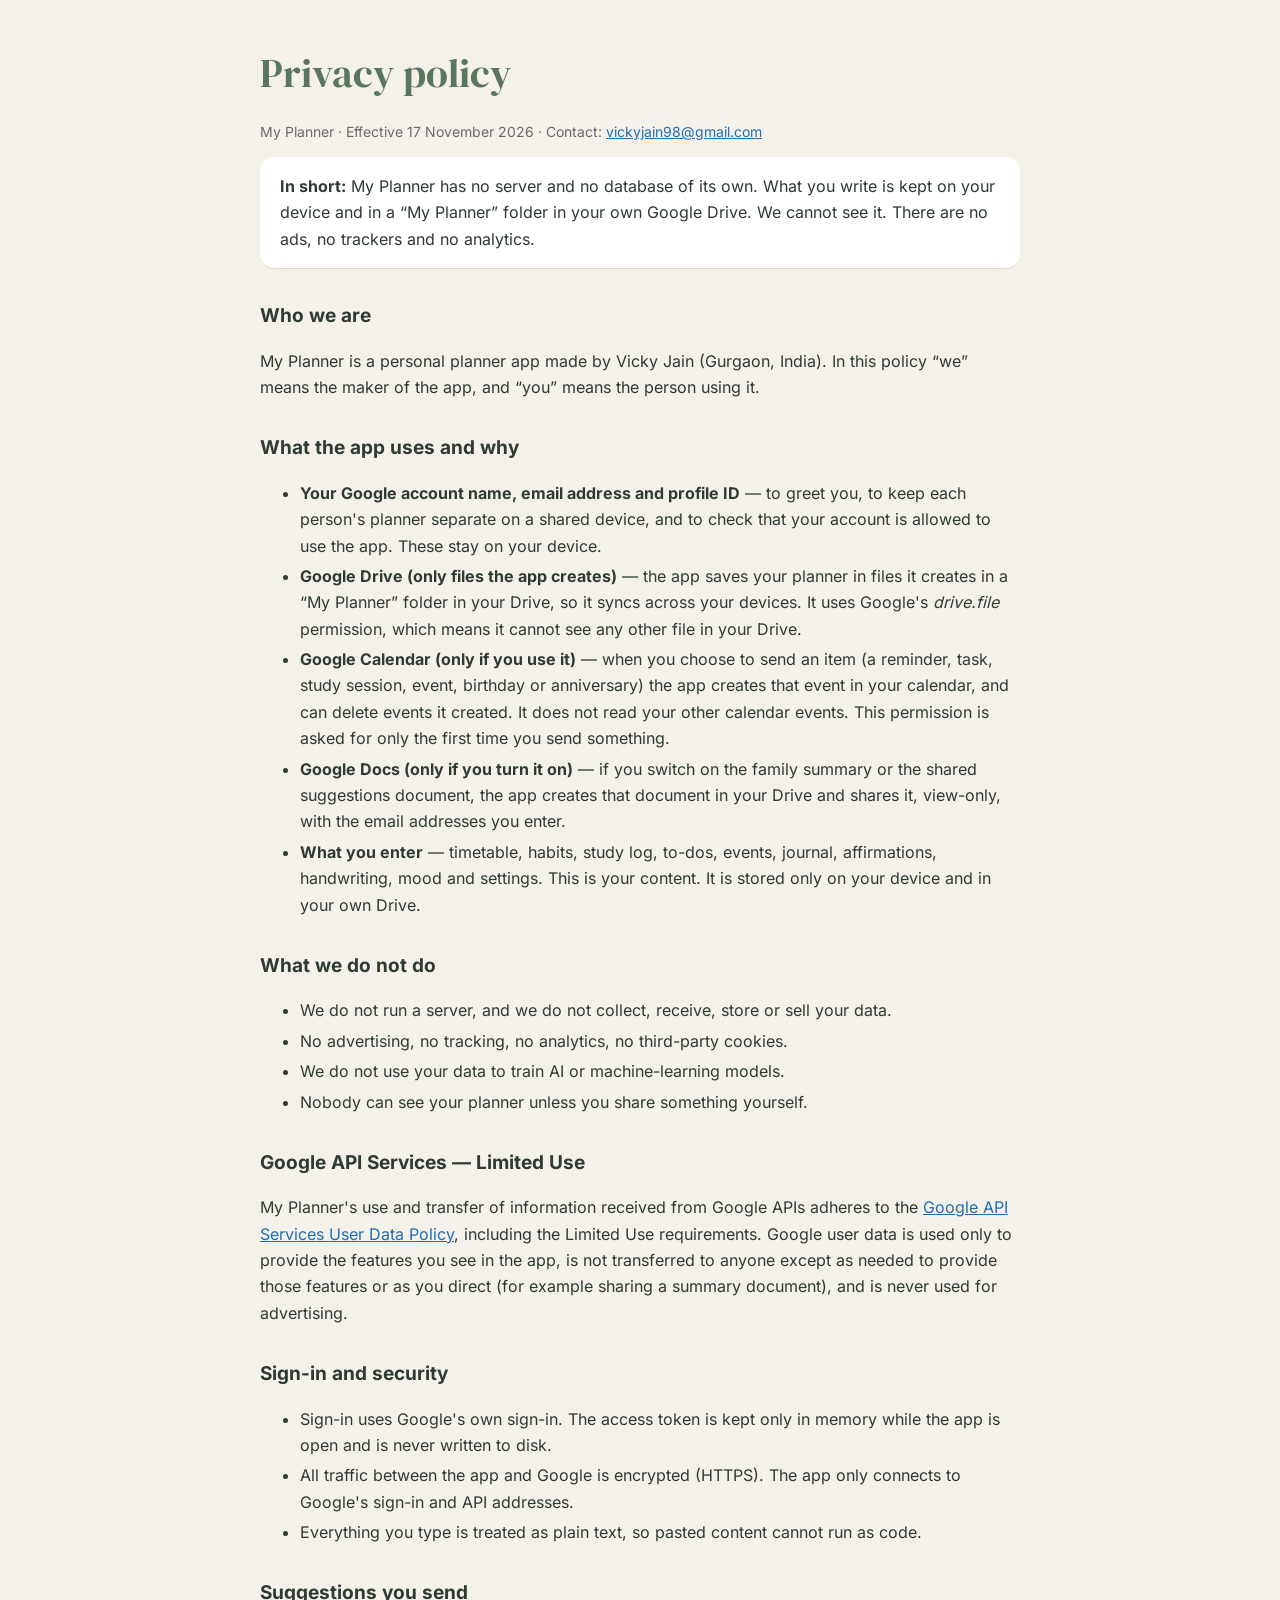
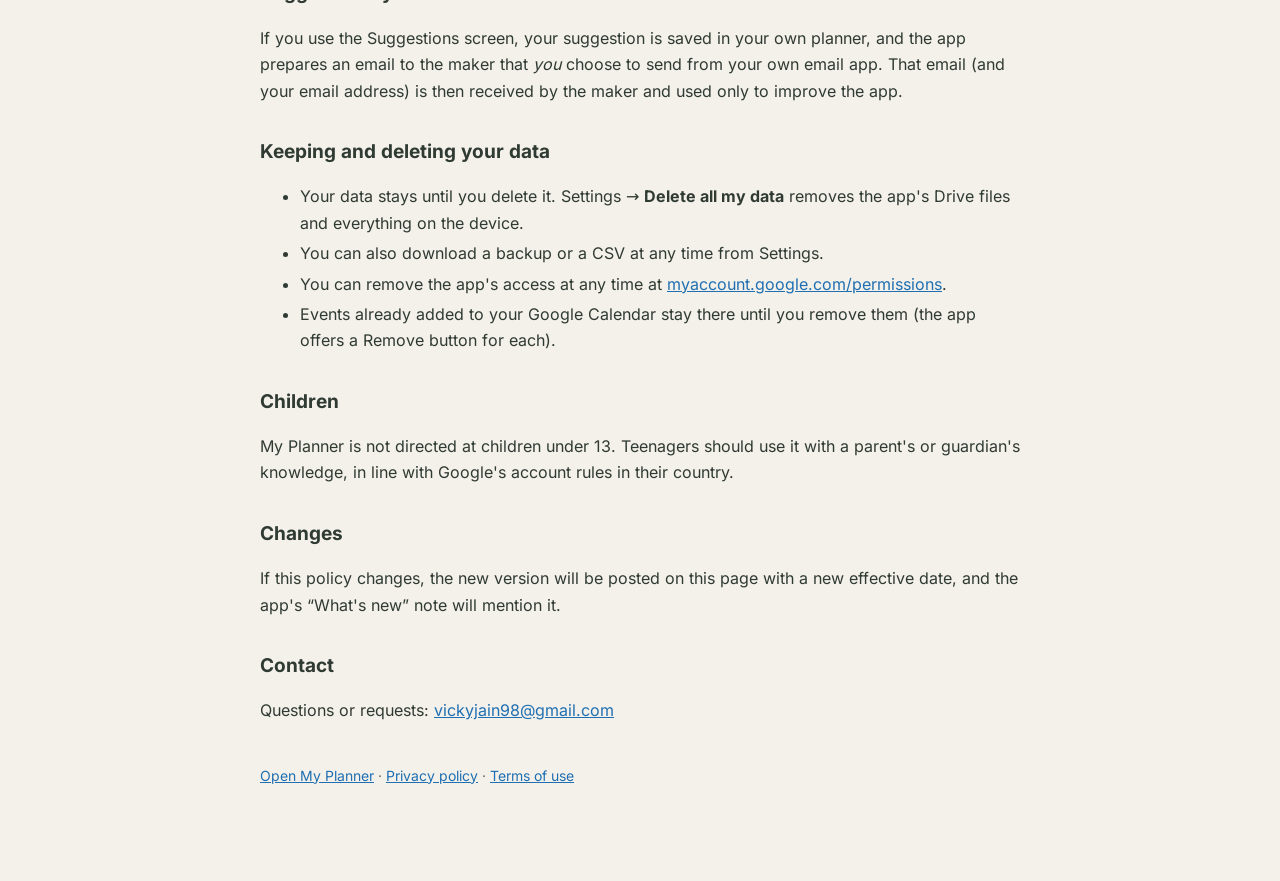
==== privacy.html @ 59ba78c7 "v1.8: privacy policy, terms, app shortcuts, Play Store launch kit Co-Authored-By: Claude Opus 5.5 <n" ====
<!doctype html>
<html lang="en">
<head>
<meta charset="utf-8">
<meta name="viewport" content="width=device-width, initial-scale=1">
<meta http-equiv="Content-Security-Policy" content="default-src 'none'; style-src 'self' 'unsafe-inline'; font-src 'self'; img-src 'self'">
<meta name="referrer" content="no-referrer">
<title>Privacy policy · My Planner</title>
<link rel="icon" href="icons/icon-192.png">
<link rel="stylesheet" href="fonts.css">
<style>
body{margin:0;background:#F4F1EA;color:#2F3A33;font:16px/1.65 Inter,system-ui,sans-serif}
main{max-width:760px;margin:0 auto;padding:40px 22px 80px}
h1{font-family:"DM Serif Display",Georgia,serif;font-weight:400;font-size:40px;color:#5B765F;margin:0 0 4px}
h2{font-size:19px;margin:32px 0 8px;color:#2F3A33}
.muted{color:#6B6B6B;font-size:14px} a{color:#1F6FB2} li{margin:4px 0}
.box{background:#fff;border-radius:14px;padding:16px 20px;box-shadow:0 1px 0 #e4ddcf}
</style>
</head>
<body><main>
<h1>Privacy policy</h1>
<p class="muted">My Planner · Effective 17 November 2026 · Contact: <a href="mailto:vickyjain98@gmail.com">vickyjain98@gmail.com</a></p>
<div class="box"><b>In short:</b> My Planner has no server and no database of its own. What you write is kept on your device and in a “My Planner” folder in your own Google Drive. We cannot see it. There are no ads, no trackers and no analytics.</div>

<h2>Who we are</h2>
<p>My Planner is a personal planner app made by Vicky Jain (Gurgaon, India). In this policy “we” means the maker of the app, and “you” means the person using it.</p>

<h2>What the app uses and why</h2>
<ul>
<li><b>Your Google account name, email address and profile ID</b> — to greet you, to keep each person's planner separate on a shared device, and to check that your account is allowed to use the app. These stay on your device.</li>
<li><b>Google Drive (only files the app creates)</b> — the app saves your planner in files it creates in a “My Planner” folder in your Drive, so it syncs across your devices. It uses Google's <i>drive.file</i> permission, which means it cannot see any other file in your Drive.</li>
<li><b>Google Calendar (only if you use it)</b> — when you choose to send an item (a reminder, task, study session, event, birthday or anniversary) the app creates that event in your calendar, and can delete events it created. It does not read your other calendar events. This permission is asked for only the first time you send something.</li>
<li><b>Google Docs (only if you turn it on)</b> — if you switch on the family summary or the shared suggestions document, the app creates that document in your Drive and shares it, view-only, with the email addresses you enter.</li>
<li><b>What you enter</b> — timetable, habits, study log, to-dos, events, journal, affirmations, handwriting, mood and settings. This is your content. It is stored only on your device and in your own Drive.</li>
</ul>

<h2>What we do not do</h2>
<ul>
<li>We do not run a server, and we do not collect, receive, store or sell your data.</li>
<li>No advertising, no tracking, no analytics, no third-party cookies.</li>
<li>We do not use your data to train AI or machine-learning models.</li>
<li>Nobody can see your planner unless you share something yourself.</li>
</ul>

<h2>Google API Services — Limited Use</h2>
<p>My Planner's use and transfer of information received from Google APIs adheres to the <a href="https://developers.google.com/terms/api-services-user-data-policy">Google API Services User Data Policy</a>, including the Limited Use requirements. Google user data is used only to provide the features you see in the app, is not transferred to anyone except as needed to provide those features or as you direct (for example sharing a summary document), and is never used for advertising.</p>

<h2>Sign-in and security</h2>
<ul>
<li>Sign-in uses Google's own sign-in. The access token is kept only in memory while the app is open and is never written to disk.</li>
<li>All traffic between the app and Google is encrypted (HTTPS). The app only connects to Google's sign-in and API addresses.</li>
<li>Everything you type is treated as plain text, so pasted content cannot run as code.</li>
</ul>

<h2>Suggestions you send</h2>
<p>If you use the Suggestions screen, your suggestion is saved in your own planner, and the app prepares an email to the maker that <i>you</i> choose to send from your own email app. That email (and your email address) is then received by the maker and used only to improve the app.</p>

<h2>Keeping and deleting your data</h2>
<ul>
<li>Your data stays until you delete it. Settings → <b>Delete all my data</b> removes the app's Drive files and everything on the device.</li>
<li>You can also download a backup or a CSV at any time from Settings.</li>
<li>You can remove the app's access at any time at <a href="https://myaccount.google.com/permissions">myaccount.google.com/permissions</a>.</li>
<li>Events already added to your Google Calendar stay there until you remove them (the app offers a Remove button for each).</li>
</ul>

<h2>Children</h2>
<p>My Planner is not directed at children under 13. Teenagers should use it with a parent's or guardian's knowledge, in line with Google's account rules in their country.</p>

<h2>Changes</h2>
<p>If this policy changes, the new version will be posted on this page with a new effective date, and the app's “What's new” note will mention it.</p>

<h2>Contact</h2>
<p>Questions or requests: <a href="mailto:vickyjain98@gmail.com">vickyjain98@gmail.com</a></p>
<p class="muted" style="margin-top:40px"><a href="./">Open My Planner</a> · <a href="privacy.html">Privacy policy</a> · <a href="terms.html">Terms of use</a></p>
</main></body></html>
---- fonts.css ----
/* Self-hosted fonts (SIL Open Font License; see fonts/LICENSES.txt). No requests to font CDNs. */
@font-face{font-family:'Cormorant Garamond';font-style:normal;font-weight:500;font-display:swap;src:url(fonts/cormorant-garamond-latin-500-normal.woff2) format('woff2')}
@font-face{font-family:'Cormorant Garamond';font-style:normal;font-weight:600;font-display:swap;src:url(fonts/cormorant-garamond-latin-600-normal.woff2) format('woff2')}
@font-face{font-family:'Cormorant Garamond';font-style:italic;font-weight:500;font-display:swap;src:url(fonts/cormorant-garamond-latin-500-italic.woff2) format('woff2')}
@font-face{font-family:'Nunito Sans';font-style:normal;font-weight:400;font-display:swap;src:url(fonts/nunito-sans-latin-400-normal.woff2) format('woff2')}
@font-face{font-family:'Nunito Sans';font-style:normal;font-weight:600;font-display:swap;src:url(fonts/nunito-sans-latin-600-normal.woff2) format('woff2')}
@font-face{font-family:'Nunito Sans';font-style:normal;font-weight:700;font-display:swap;src:url(fonts/nunito-sans-latin-700-normal.woff2) format('woff2')}
@font-face{font-family:'Playfair Display';font-style:normal;font-weight:500;font-display:swap;src:url(fonts/playfair-display-latin-500-normal.woff2) format('woff2')}
@font-face{font-family:'Playfair Display';font-style:italic;font-weight:500;font-display:swap;src:url(fonts/playfair-display-latin-500-italic.woff2) format('woff2')}
@font-face{font-family:'Quicksand';font-style:normal;font-weight:400;font-display:swap;src:url(fonts/quicksand-latin-400-normal.woff2) format('woff2')}
@font-face{font-family:'Quicksand';font-style:normal;font-weight:500;font-display:swap;src:url(fonts/quicksand-latin-500-normal.woff2) format('woff2')}
@font-face{font-family:'Quicksand';font-style:normal;font-weight:600;font-display:swap;src:url(fonts/quicksand-latin-600-normal.woff2) format('woff2')}
@font-face{font-family:'Quicksand';font-style:normal;font-weight:700;font-display:swap;src:url(fonts/quicksand-latin-700-normal.woff2) format('woff2')}
@font-face{font-family:'DM Serif Display';font-style:normal;font-weight:400;font-display:swap;src:url(fonts/dm-serif-display-latin-400-normal.woff2) format('woff2')}
@font-face{font-family:'DM Serif Display';font-style:italic;font-weight:400;font-display:swap;src:url(fonts/dm-serif-display-latin-400-italic.woff2) format('woff2')}
@font-face{font-family:'Inter';font-style:normal;font-weight:400;font-display:swap;src:url(fonts/inter-latin-400-normal.woff2) format('woff2')}
@font-face{font-family:'Inter';font-style:normal;font-weight:500;font-display:swap;src:url(fonts/inter-latin-500-normal.woff2) format('woff2')}
@font-face{font-family:'Inter';font-style:normal;font-weight:600;font-display:swap;src:url(fonts/inter-latin-600-normal.woff2) format('woff2')}
@font-face{font-family:'Inter';font-style:normal;font-weight:700;font-display:swap;src:url(fonts/inter-latin-700-normal.woff2) format('woff2')}
@font-face{font-family:'Gilda Display';font-style:normal;font-weight:400;font-display:swap;src:url(fonts/gilda-display-latin-400-normal.woff2) format('woff2')}
@font-face{font-family:'Poppins';font-style:normal;font-weight:400;font-display:swap;src:url(fonts/poppins-latin-400-normal.woff2) format('woff2')}
@font-face{font-family:'Poppins';font-style:normal;font-weight:500;font-display:swap;src:url(fonts/poppins-latin-500-normal.woff2) format('woff2')}
@font-face{font-family:'Poppins';font-style:normal;font-weight:600;font-display:swap;src:url(fonts/poppins-latin-600-normal.woff2) format('woff2')}
@font-face{font-family:'Poppins';font-style:italic;font-weight:400;font-display:swap;src:url(fonts/poppins-latin-400-italic.woff2) format('woff2')}
@font-face{font-family:'Fraunces';font-style:normal;font-weight:500;font-display:swap;src:url(fonts/fraunces-latin-500-normal.woff2) format('woff2')}
@font-face{font-family:'Fraunces';font-style:italic;font-weight:400;font-display:swap;src:url(fonts/fraunces-latin-400-italic.woff2) format('woff2')}
@font-face{font-family:'Manrope';font-style:normal;font-weight:400;font-display:swap;src:url(fonts/manrope-latin-400-normal.woff2) format('woff2')}
@font-face{font-family:'Manrope';font-style:normal;font-weight:500;font-display:swap;src:url(fonts/manrope-latin-500-normal.woff2) format('woff2')}
@font-face{font-family:'Manrope';font-style:normal;font-weight:600;font-display:swap;src:url(fonts/manrope-latin-600-normal.woff2) format('woff2')}
@font-face{font-family:'Manrope';font-style:normal;font-weight:700;font-display:swap;src:url(fonts/manrope-latin-700-normal.woff2) format('woff2')}
@font-face{font-family:'Libre Baskerville';font-style:normal;font-weight:400;font-display:swap;src:url(fonts/libre-baskerville-latin-400-normal.woff2) format('woff2')}
@font-face{font-family:'Libre Baskerville';font-style:italic;font-weight:400;font-display:swap;src:url(fonts/libre-baskerville-latin-400-italic.woff2) format('woff2')}
@font-face{font-family:'Work Sans';font-style:normal;font-weight:400;font-display:swap;src:url(fonts/work-sans-latin-400-normal.woff2) format('woff2')}
@font-face{font-family:'Work Sans';font-style:normal;font-weight:500;font-display:swap;src:url(fonts/work-sans-latin-500-normal.woff2) format('woff2')}
@font-face{font-family:'Work Sans';font-style:normal;font-weight:600;font-display:swap;src:url(fonts/work-sans-latin-600-normal.woff2) format('woff2')}
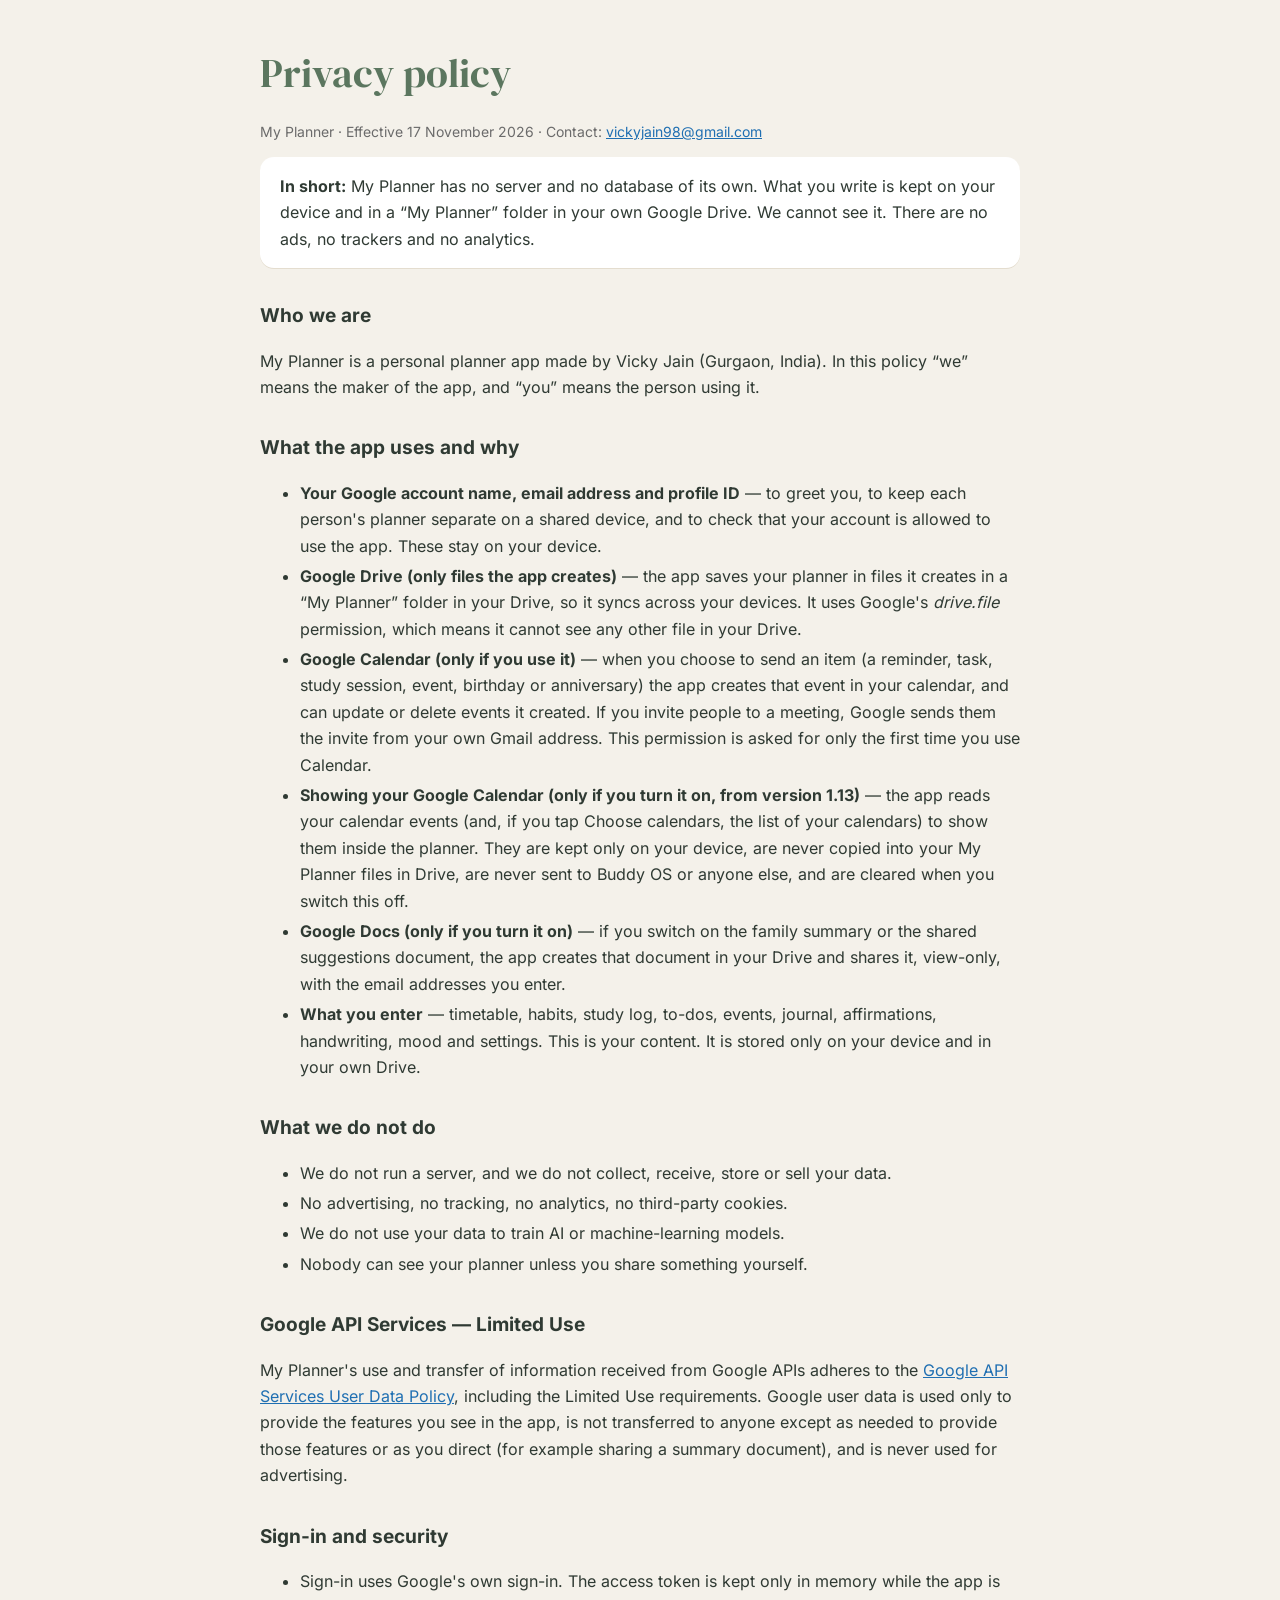
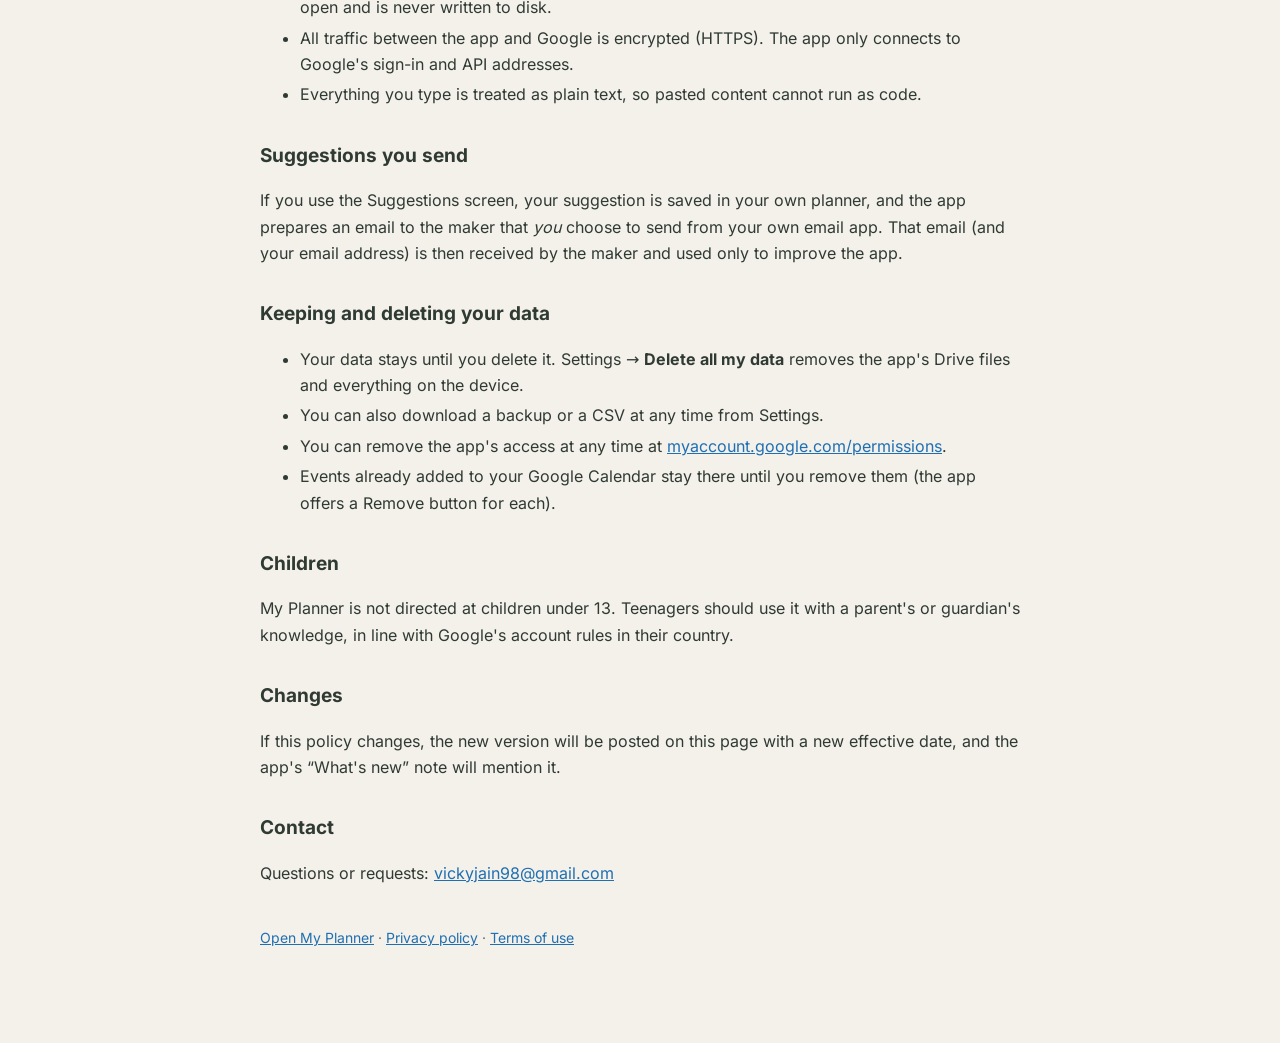
==== commit 6ca0faf2: "v1.13: Google Calendar inside, quick add, invites and meeting links, time zones - Google Calendar sh" ====
--- a/privacy.html
+++ b/privacy.html
@@ -29,7 +29,8 @@
 <ul>
 <li><b>Your Google account name, email address and profile ID</b> — to greet you, to keep each person's planner separate on a shared device, and to check that your account is allowed to use the app. These stay on your device.</li>
 <li><b>Google Drive (only files the app creates)</b> — the app saves your planner in files it creates in a “My Planner” folder in your Drive, so it syncs across your devices. It uses Google's <i>drive.file</i> permission, which means it cannot see any other file in your Drive.</li>
-<li><b>Google Calendar (only if you use it)</b> — when you choose to send an item (a reminder, task, study session, event, birthday or anniversary) the app creates that event in your calendar, and can delete events it created. It does not read your other calendar events. This permission is asked for only the first time you send something.</li>
+<li><b>Google Calendar (only if you use it)</b> — when you choose to send an item (a reminder, task, study session, event, birthday or anniversary) the app creates that event in your calendar, and can update or delete events it created. If you invite people to a meeting, Google sends them the invite from your own Gmail address. This permission is asked for only the first time you use Calendar.</li>
+<li><b>Showing your Google Calendar (only if you turn it on, from version 1.13)</b> — the app reads your calendar events (and, if you tap Choose calendars, the list of your calendars) to show them inside the planner. They are kept only on your device, are never copied into your My Planner files in Drive, are never sent to Buddy OS or anyone else, and are cleared when you switch this off.</li>
 <li><b>Google Docs (only if you turn it on)</b> — if you switch on the family summary or the shared suggestions document, the app creates that document in your Drive and shares it, view-only, with the email addresses you enter.</li>
 <li><b>What you enter</b> — timetable, habits, study log, to-dos, events, journal, affirmations, handwriting, mood and settings. This is your content. It is stored only on your device and in your own Drive.</li>
 </ul>
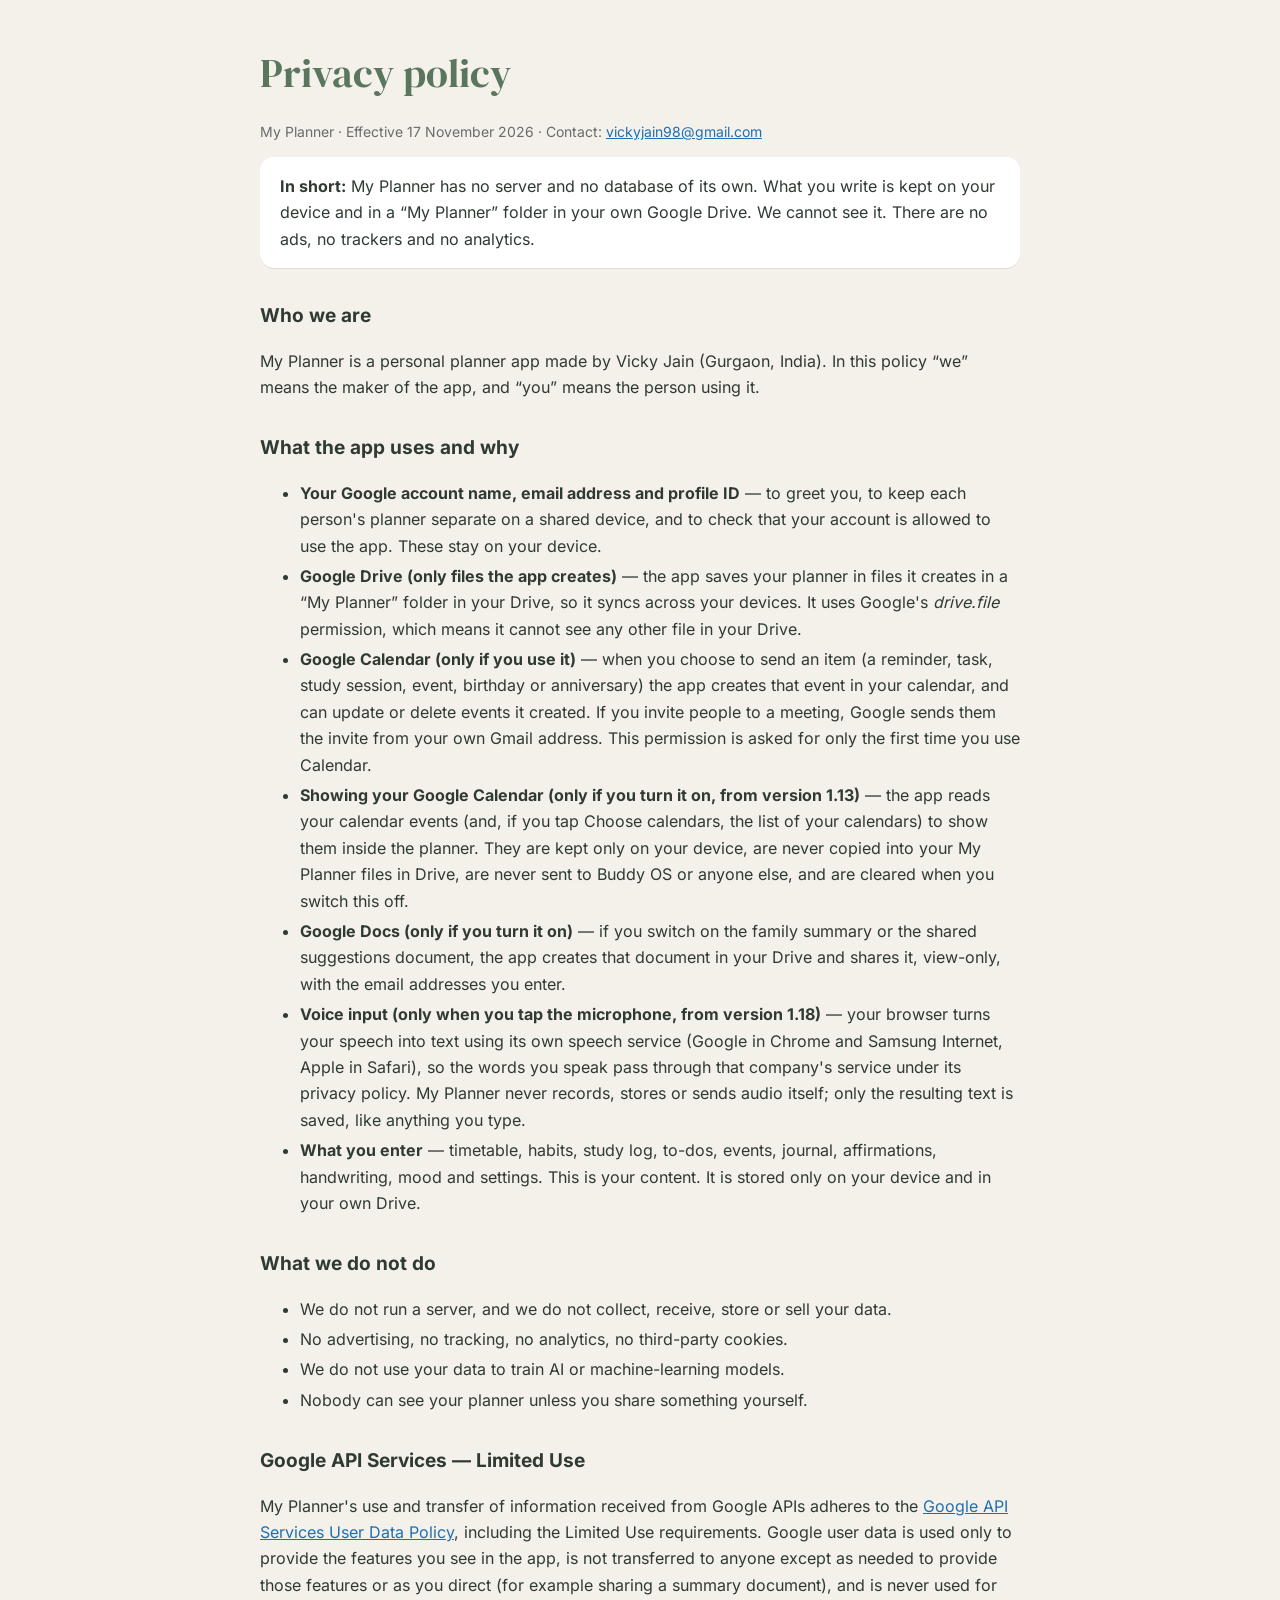
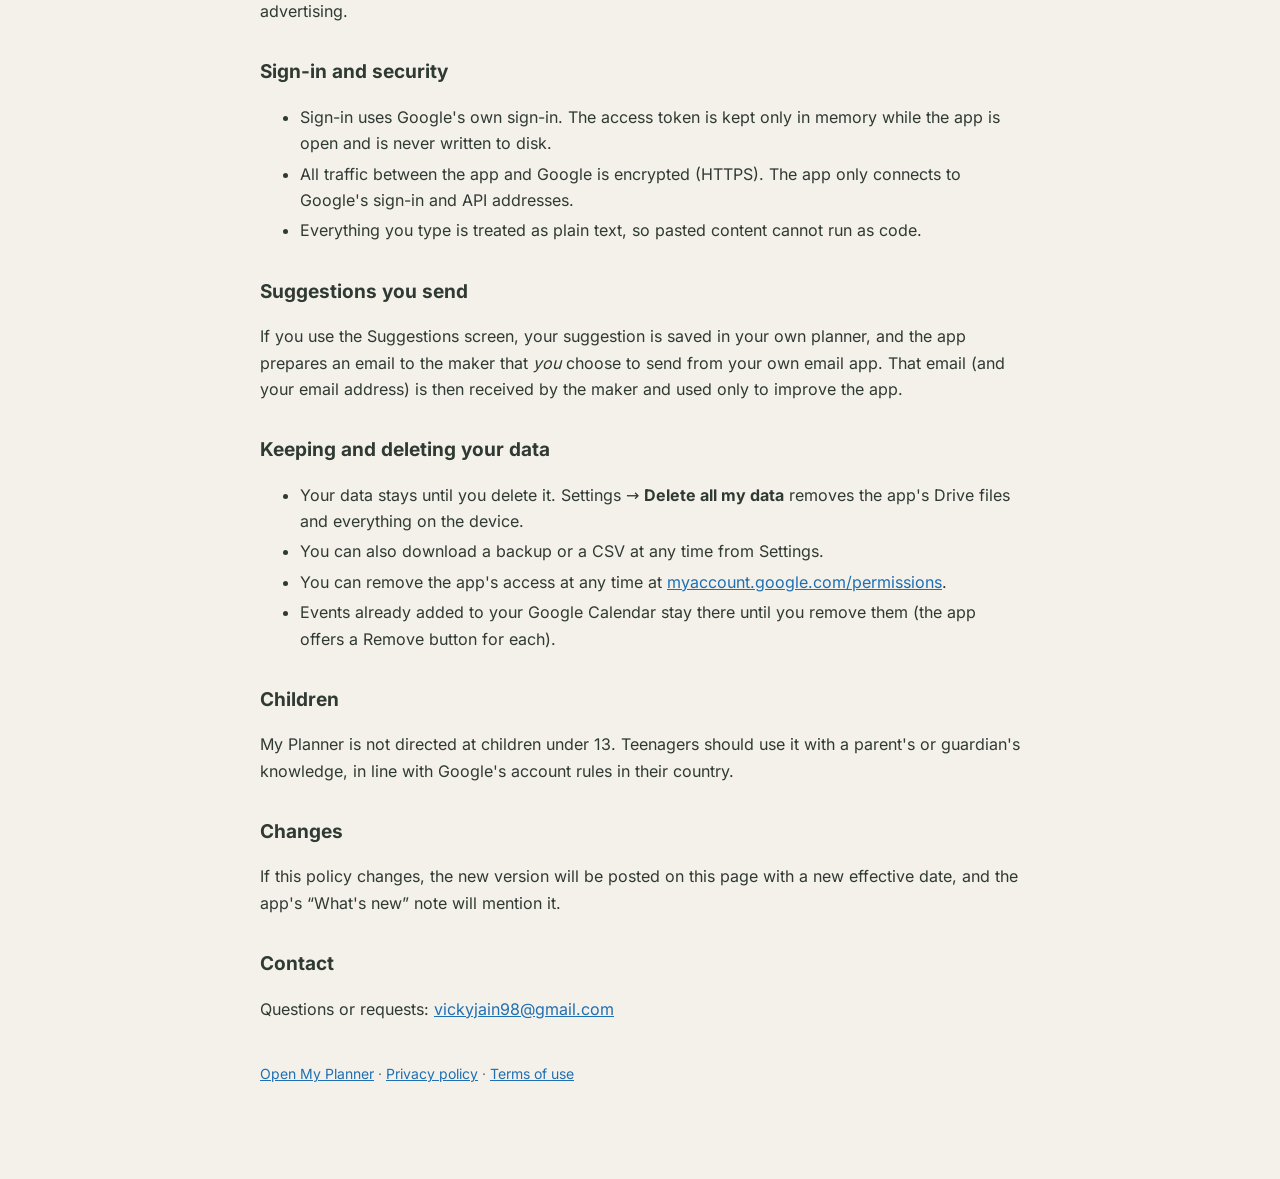
==== commit 39f3403b: "v1.18: voice input across the planner (mic beside text boxes and in writing areas), Settings, privac" ====
--- a/privacy.html
+++ b/privacy.html
@@ -32,6 +32,7 @@
 <li><b>Google Calendar (only if you use it)</b> — when you choose to send an item (a reminder, task, study session, event, birthday or anniversary) the app creates that event in your calendar, and can update or delete events it created. If you invite people to a meeting, Google sends them the invite from your own Gmail address. This permission is asked for only the first time you use Calendar.</li>
 <li><b>Showing your Google Calendar (only if you turn it on, from version 1.13)</b> — the app reads your calendar events (and, if you tap Choose calendars, the list of your calendars) to show them inside the planner. They are kept only on your device, are never copied into your My Planner files in Drive, are never sent to Buddy OS or anyone else, and are cleared when you switch this off.</li>
 <li><b>Google Docs (only if you turn it on)</b> — if you switch on the family summary or the shared suggestions document, the app creates that document in your Drive and shares it, view-only, with the email addresses you enter.</li>
+<li><b>Voice input (only when you tap the microphone, from version 1.18)</b> — your browser turns your speech into text using its own speech service (Google in Chrome and Samsung Internet, Apple in Safari), so the words you speak pass through that company's service under its privacy policy. My Planner never records, stores or sends audio itself; only the resulting text is saved, like anything you type.</li>
 <li><b>What you enter</b> — timetable, habits, study log, to-dos, events, journal, affirmations, handwriting, mood and settings. This is your content. It is stored only on your device and in your own Drive.</li>
 </ul>
 
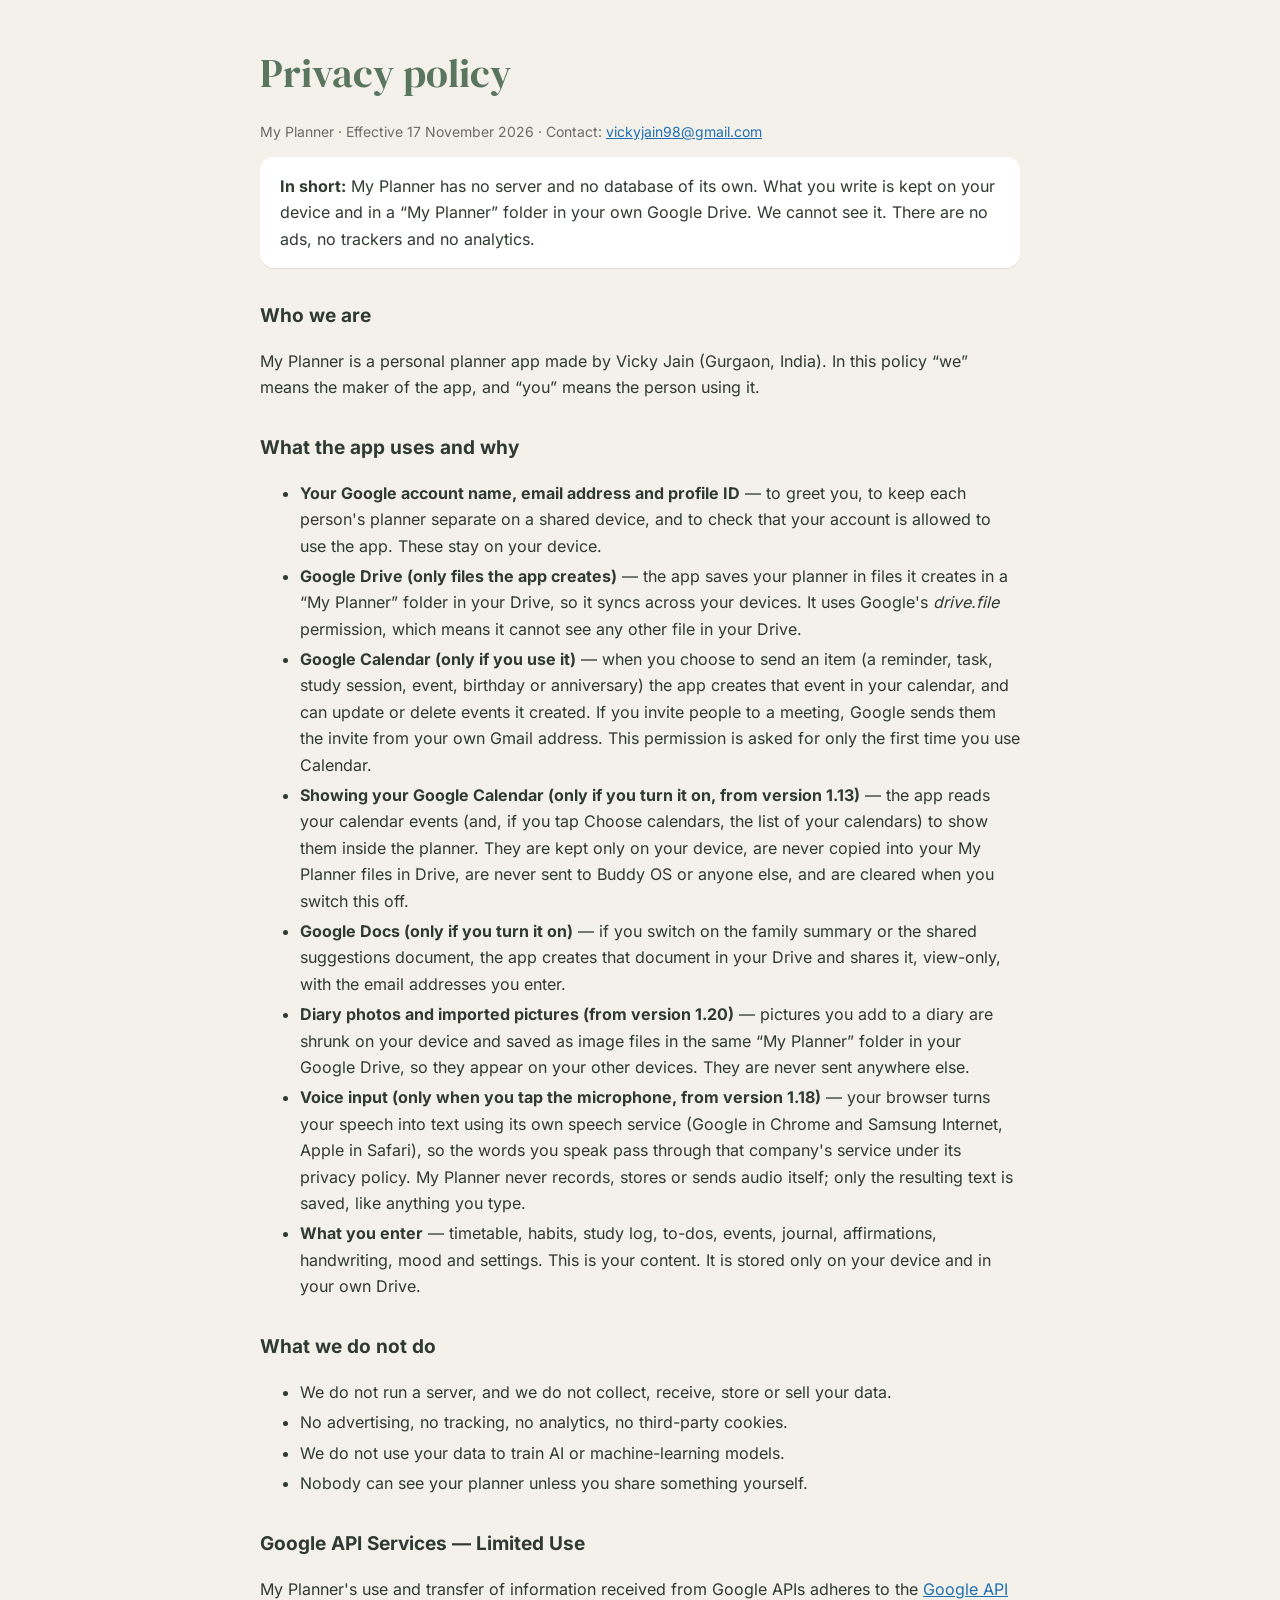
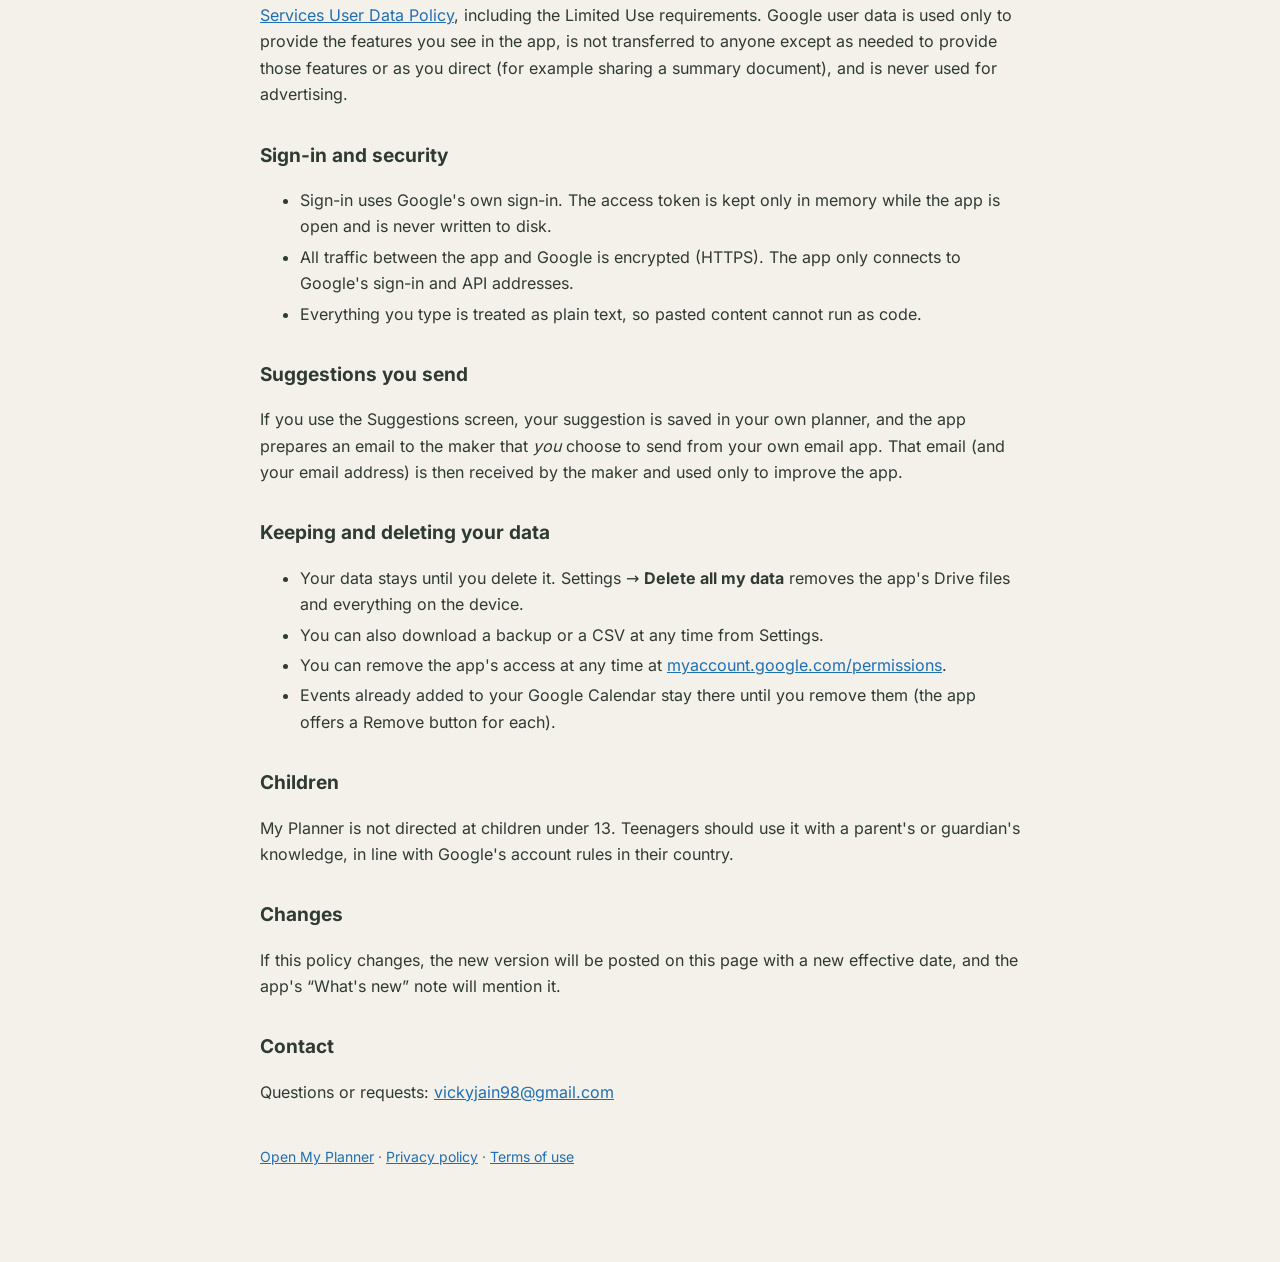
==== commit 75572349: "v1.20: diary items — photos (gallery/camera) with crop, movable photo frames, stickers, text boxes, " ====
--- a/privacy.html
+++ b/privacy.html
@@ -32,6 +32,7 @@
 <li><b>Google Calendar (only if you use it)</b> — when you choose to send an item (a reminder, task, study session, event, birthday or anniversary) the app creates that event in your calendar, and can update or delete events it created. If you invite people to a meeting, Google sends them the invite from your own Gmail address. This permission is asked for only the first time you use Calendar.</li>
 <li><b>Showing your Google Calendar (only if you turn it on, from version 1.13)</b> — the app reads your calendar events (and, if you tap Choose calendars, the list of your calendars) to show them inside the planner. They are kept only on your device, are never copied into your My Planner files in Drive, are never sent to Buddy OS or anyone else, and are cleared when you switch this off.</li>
 <li><b>Google Docs (only if you turn it on)</b> — if you switch on the family summary or the shared suggestions document, the app creates that document in your Drive and shares it, view-only, with the email addresses you enter.</li>
+<li><b>Diary photos and imported pictures (from version 1.20)</b> — pictures you add to a diary are shrunk on your device and saved as image files in the same “My Planner” folder in your Google Drive, so they appear on your other devices. They are never sent anywhere else.</li>
 <li><b>Voice input (only when you tap the microphone, from version 1.18)</b> — your browser turns your speech into text using its own speech service (Google in Chrome and Samsung Internet, Apple in Safari), so the words you speak pass through that company's service under its privacy policy. My Planner never records, stores or sends audio itself; only the resulting text is saved, like anything you type.</li>
 <li><b>What you enter</b> — timetable, habits, study log, to-dos, events, journal, affirmations, handwriting, mood and settings. This is your content. It is stored only on your device and in your own Drive.</li>
 </ul>
--- a/fonts.css
+++ b/fonts.css
@@ -33,3 +33,10 @@
 @font-face{font-family:'Work Sans';font-style:normal;font-weight:400;font-display:swap;src:url(fonts/work-sans-latin-400-normal.woff2) format('woff2')}
 @font-face{font-family:'Work Sans';font-style:normal;font-weight:500;font-display:swap;src:url(fonts/work-sans-latin-500-normal.woff2) format('woff2')}
 @font-face{font-family:'Work Sans';font-style:normal;font-weight:600;font-display:swap;src:url(fonts/work-sans-latin-600-normal.woff2) format('woff2')}
+/* 1.19 diary handwriting fonts (SIL OFL) */
+@font-face{font-family:'Caveat';font-style:normal;font-weight:500;font-display:swap;src:url(fonts/caveat-latin-500-normal.woff2) format('woff2')}
+@font-face{font-family:'Caveat';font-style:normal;font-weight:700;font-display:swap;src:url(fonts/caveat-latin-700-normal.woff2) format('woff2')}
+@font-face{font-family:'Kalam';font-style:normal;font-weight:400;font-display:swap;src:url(fonts/kalam-devanagari-400-normal.woff2) format('woff2');unicode-range:U+0900-097F,U+1CD0-1CF9,U+200C-200D,U+20A8,U+20B9,U+25CC,U+A830-A839,U+A8E0-A8FF}
+@font-face{font-family:'Kalam';font-style:normal;font-weight:400;font-display:swap;src:url(fonts/kalam-latin-400-normal.woff2) format('woff2');unicode-range:U+0000-00FF,U+0131,U+0152-0153,U+02BB-02BC,U+02C6,U+02DA,U+02DC,U+2000-206F,U+2074,U+20AC,U+2122,U+2191,U+2193,U+2212,U+2215,U+FEFF,U+FFFD}
+@font-face{font-family:'Patrick Hand';font-style:normal;font-weight:400;font-display:swap;src:url(fonts/patrick-hand-latin-400-normal.woff2) format('woff2')}
+@font-face{font-family:'Dancing Script';font-style:normal;font-weight:400;font-display:swap;src:url(fonts/dancing-script-latin-400-normal.woff2) format('woff2')}
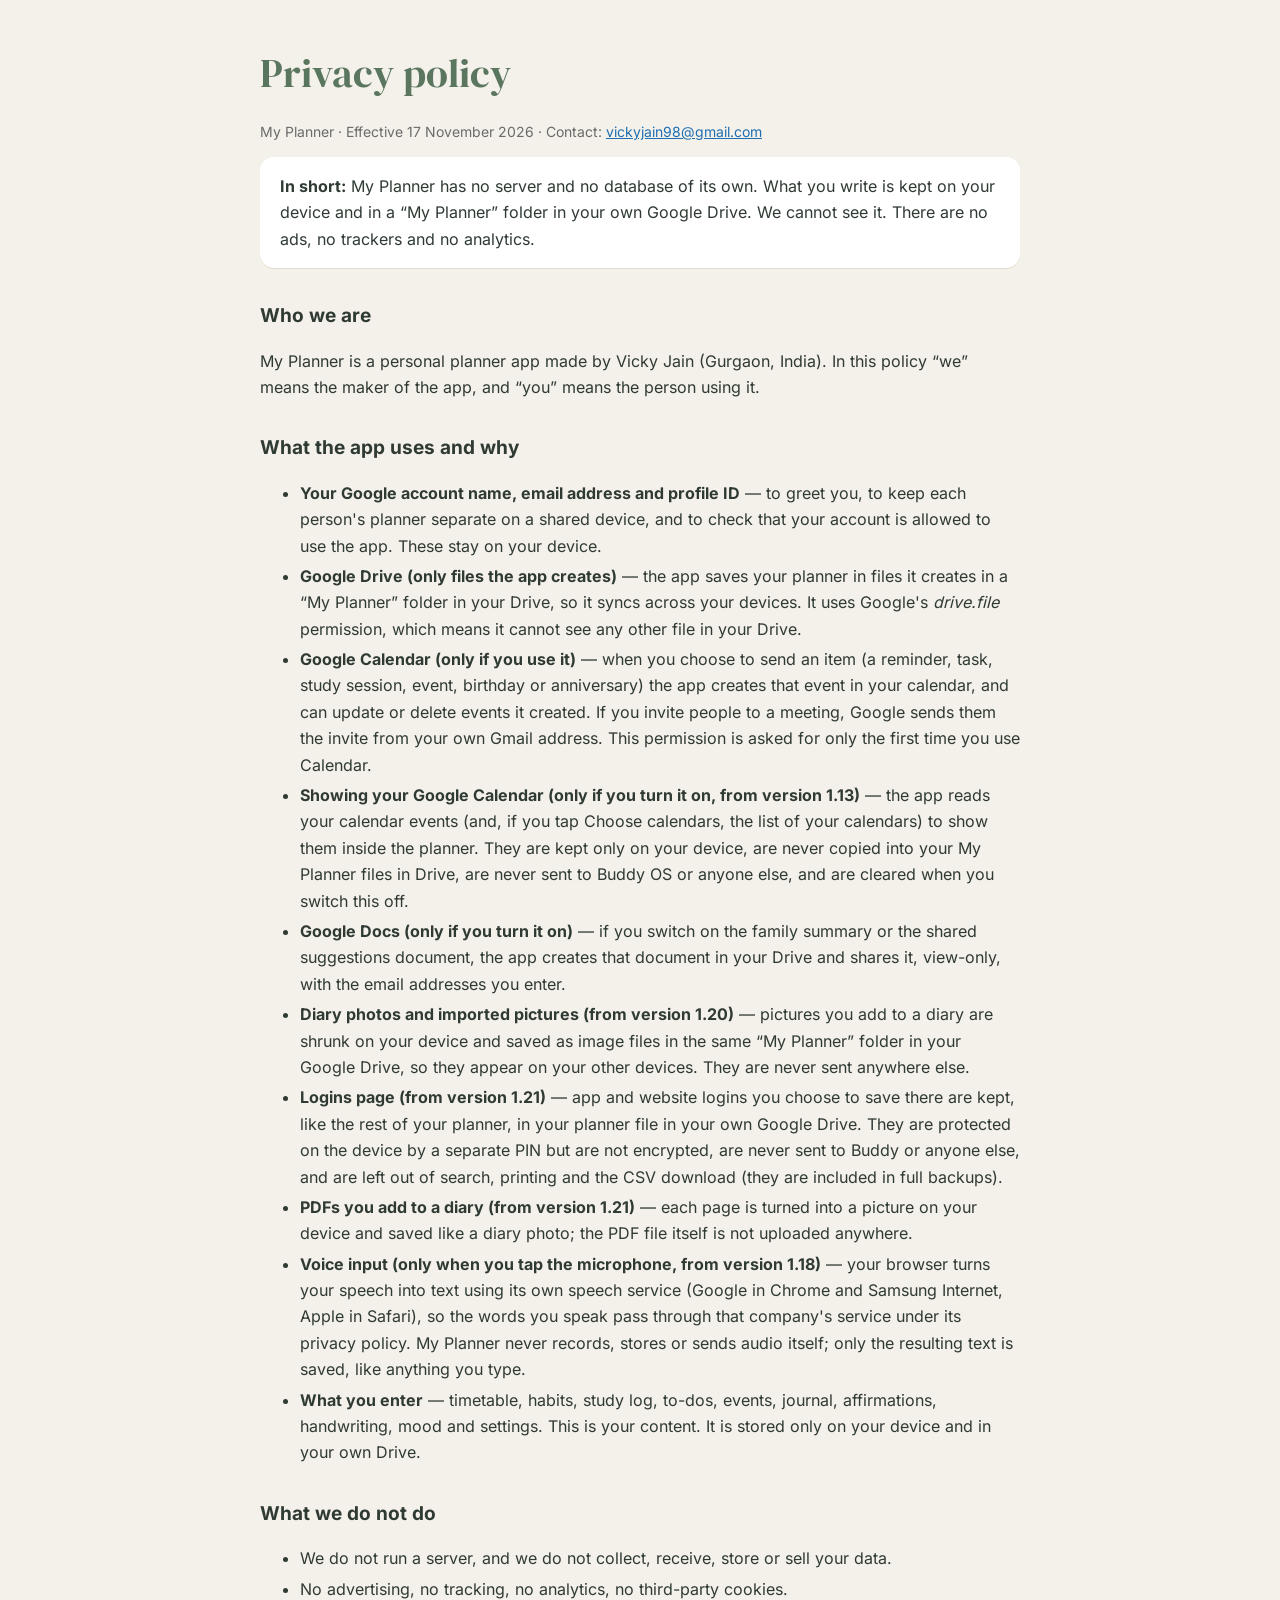
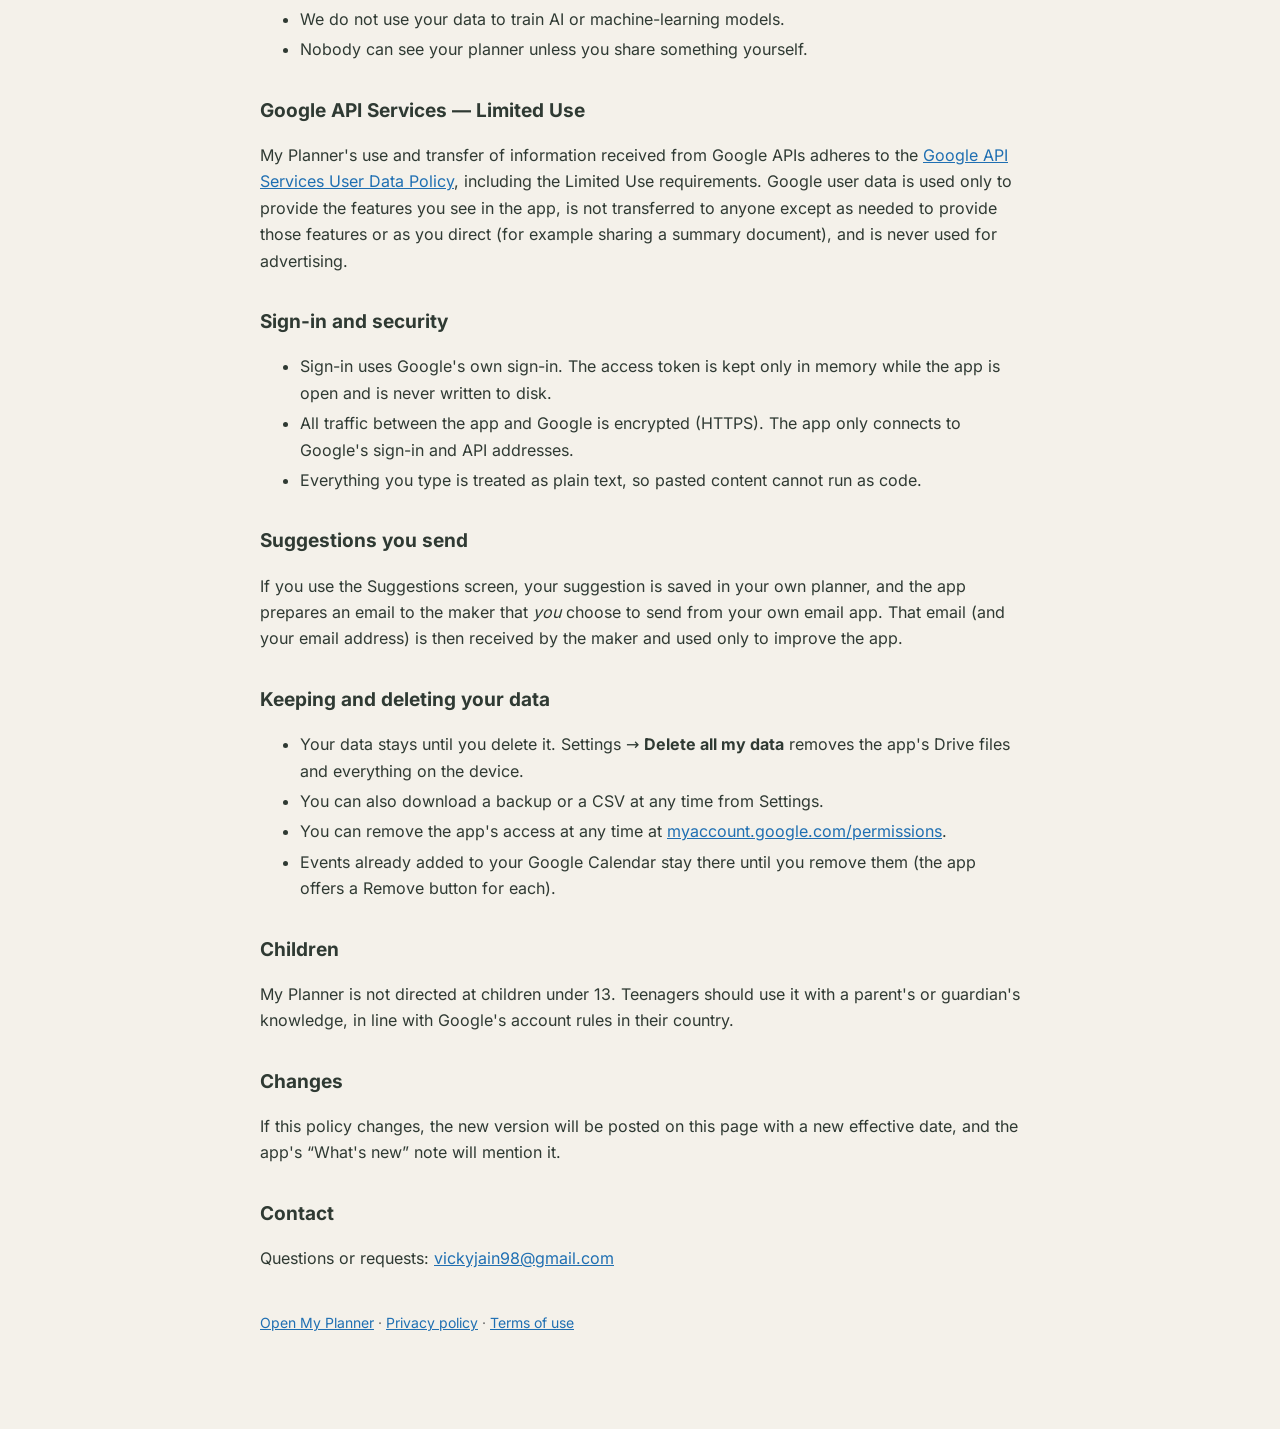
==== commit 417b72a4: "v1.21: diary diagrams (flowchart, process, mind map, cycle, hierarchy, timeline, Venn, pyramid), PDF" ====
--- a/privacy.html
+++ b/privacy.html
@@ -33,6 +33,8 @@
 <li><b>Showing your Google Calendar (only if you turn it on, from version 1.13)</b> — the app reads your calendar events (and, if you tap Choose calendars, the list of your calendars) to show them inside the planner. They are kept only on your device, are never copied into your My Planner files in Drive, are never sent to Buddy OS or anyone else, and are cleared when you switch this off.</li>
 <li><b>Google Docs (only if you turn it on)</b> — if you switch on the family summary or the shared suggestions document, the app creates that document in your Drive and shares it, view-only, with the email addresses you enter.</li>
 <li><b>Diary photos and imported pictures (from version 1.20)</b> — pictures you add to a diary are shrunk on your device and saved as image files in the same “My Planner” folder in your Google Drive, so they appear on your other devices. They are never sent anywhere else.</li>
+<li><b>Logins page (from version 1.21)</b> — app and website logins you choose to save there are kept, like the rest of your planner, in your planner file in your own Google Drive. They are protected on the device by a separate PIN but are not encrypted, are never sent to Buddy or anyone else, and are left out of search, printing and the CSV download (they are included in full backups).</li>
+<li><b>PDFs you add to a diary (from version 1.21)</b> — each page is turned into a picture on your device and saved like a diary photo; the PDF file itself is not uploaded anywhere.</li>
 <li><b>Voice input (only when you tap the microphone, from version 1.18)</b> — your browser turns your speech into text using its own speech service (Google in Chrome and Samsung Internet, Apple in Safari), so the words you speak pass through that company's service under its privacy policy. My Planner never records, stores or sends audio itself; only the resulting text is saved, like anything you type.</li>
 <li><b>What you enter</b> — timetable, habits, study log, to-dos, events, journal, affirmations, handwriting, mood and settings. This is your content. It is stored only on your device and in your own Drive.</li>
 </ul>
